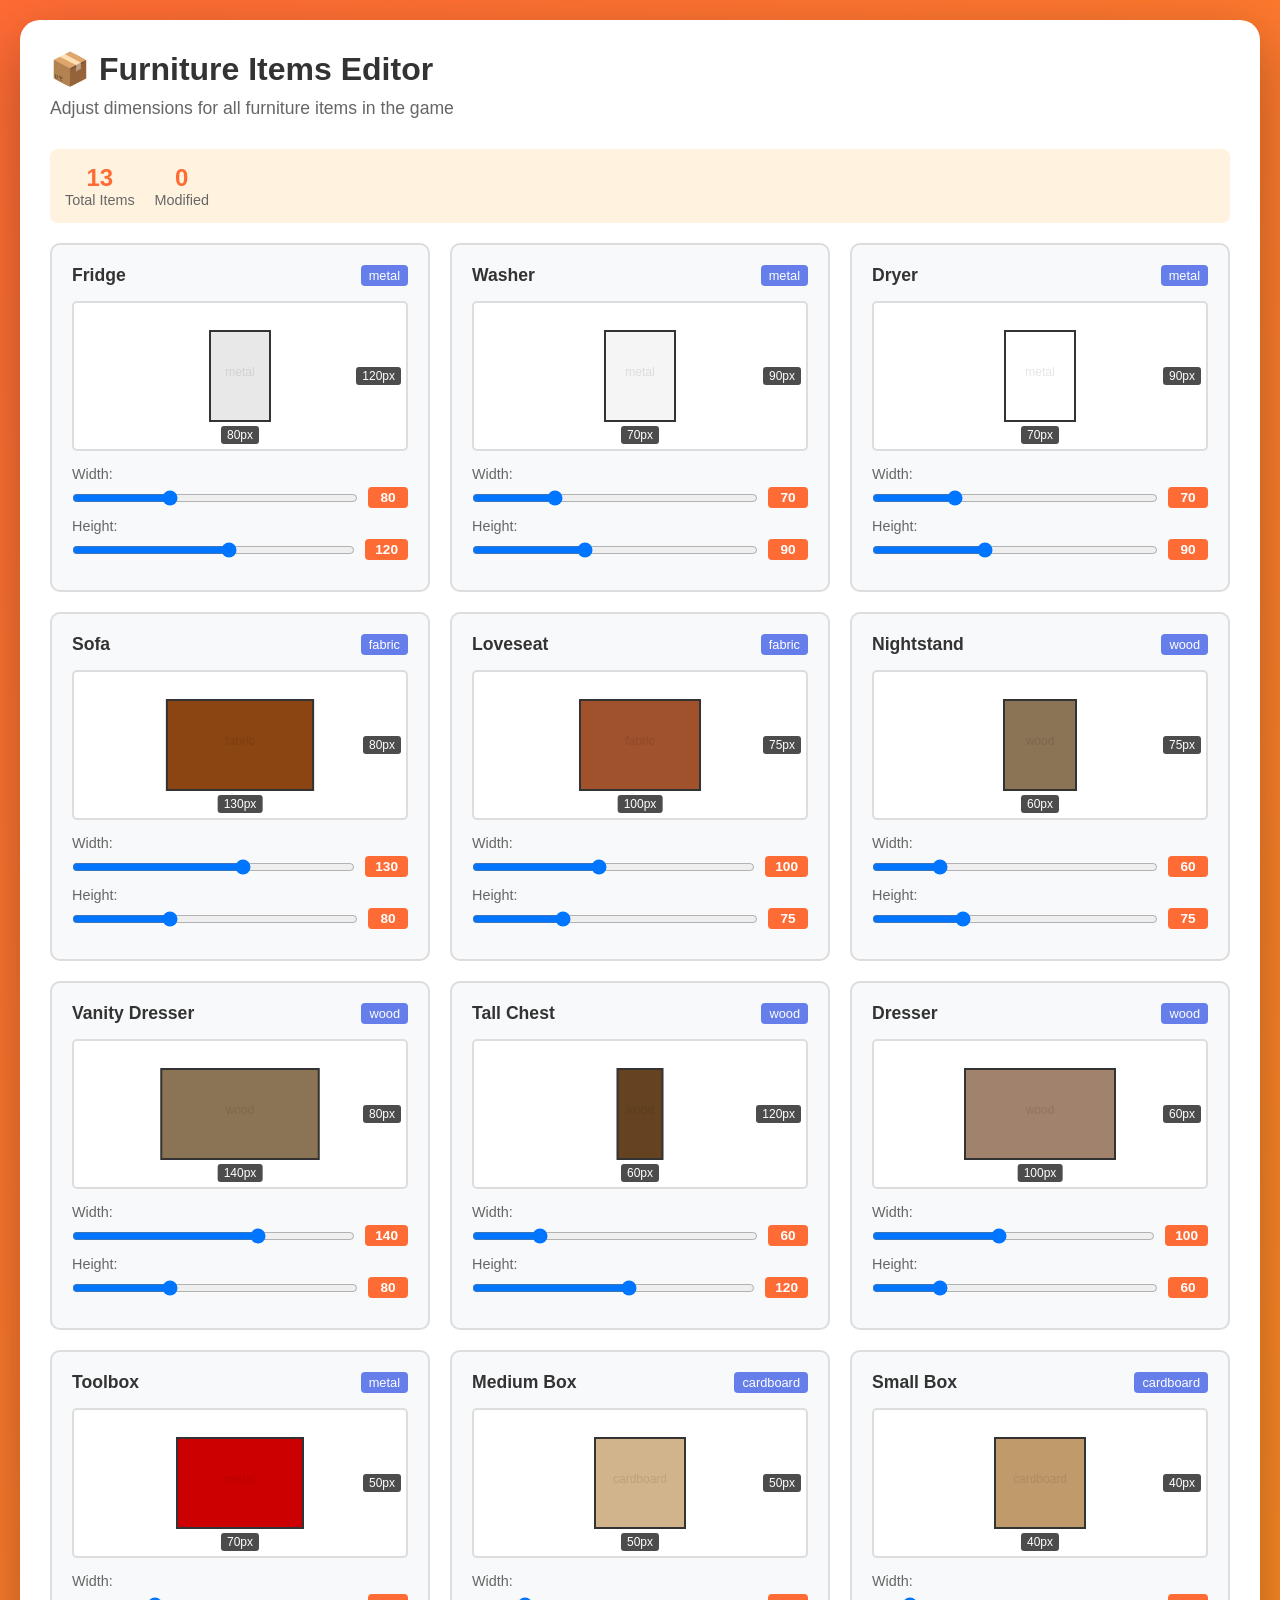
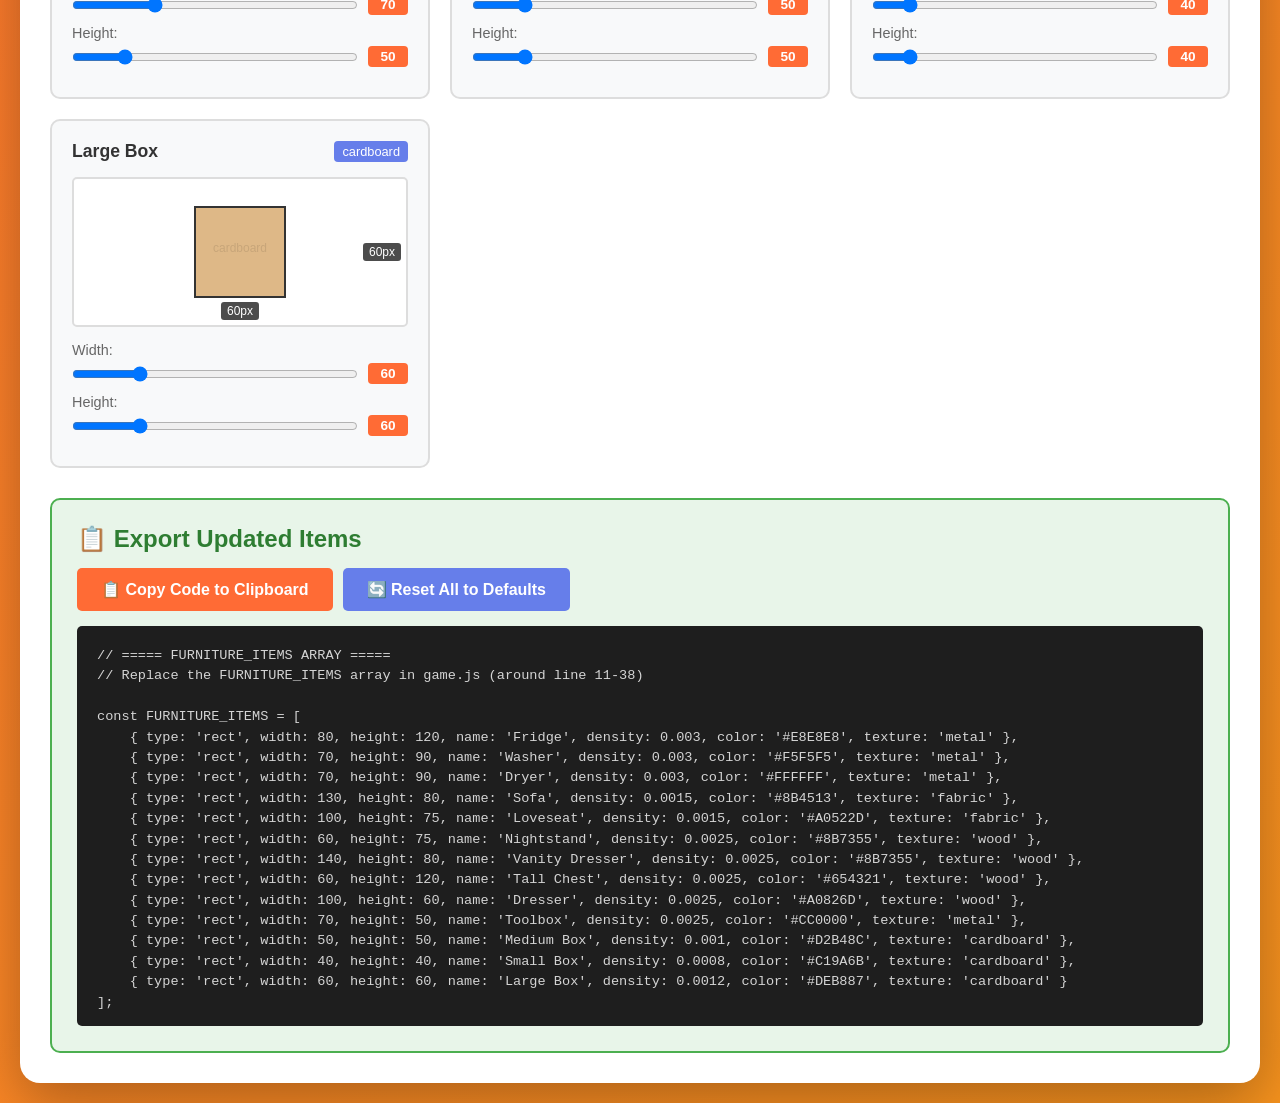
==== Fill The Truck Mini Game/furniture-editor.html @ 24b24eed "Initial commit - Fill The Truck Mini Game" ====
<!DOCTYPE html>
<html lang="en">
<head>
    <meta charset="UTF-8">
    <meta name="viewport" content="width=device-width, initial-scale=1.0">
    <title>Furniture Items Editor</title>
    <style>
        * {
            margin: 0;
            padding: 0;
            box-sizing: border-box;
        }

        body {
            font-family: 'Segoe UI', Tahoma, Geneva, Verdana, sans-serif;
            background: linear-gradient(135deg, #FF6B35 0%, #F7931E 100%);
            padding: 20px;
            min-height: 100vh;
        }

        .container {
            max-width: 1600px;
            margin: 0 auto;
            background: white;
            border-radius: 20px;
            padding: 30px;
            box-shadow: 0 20px 60px rgba(0, 0, 0, 0.3);
        }

        h1 {
            color: #333;
            margin-bottom: 10px;
            font-size: 2em;
        }

        .subtitle {
            color: #666;
            margin-bottom: 30px;
            font-size: 1.1em;
        }

        .items-grid {
            display: grid;
            grid-template-columns: repeat(auto-fill, minmax(320px, 1fr));
            gap: 20px;
            margin-bottom: 30px;
        }

        .item-card {
            background: #f8f9fa;
            border-radius: 10px;
            padding: 20px;
            border: 2px solid #ddd;
        }

        .item-card.selected {
            border-color: #FF6B35;
            background: #fff5f0;
        }

        .item-header {
            display: flex;
            justify-content: space-between;
            align-items: center;
            margin-bottom: 15px;
        }

        .item-name {
            font-weight: bold;
            color: #333;
            font-size: 1.1em;
        }

        .item-texture {
            background: #667eea;
            color: white;
            padding: 3px 8px;
            border-radius: 4px;
            font-size: 0.8em;
        }

        .item-preview {
            background: white;
            border: 2px solid #ddd;
            border-radius: 5px;
            height: 150px;
            display: flex;
            align-items: center;
            justify-content: center;
            margin-bottom: 15px;
            position: relative;
        }

        .item-preview canvas {
            max-width: 100%;
            max-height: 100%;
        }

        .dimension-label {
            position: absolute;
            background: rgba(0, 0, 0, 0.7);
            color: white;
            padding: 2px 6px;
            border-radius: 3px;
            font-size: 0.75em;
        }

        .dim-width {
            bottom: 5px;
            left: 50%;
            transform: translateX(-50%);
        }

        .dim-height {
            right: 5px;
            top: 50%;
            transform: translateY(-50%);
        }

        .slider-group {
            margin-bottom: 10px;
        }

        .slider-group label {
            display: block;
            color: #666;
            margin-bottom: 5px;
            font-size: 0.9em;
        }

        .slider-container {
            display: flex;
            align-items: center;
            gap: 10px;
        }

        .slider-container input[type="range"] {
            flex: 1;
        }

        .slider-value {
            background: #FF6B35;
            color: white;
            padding: 3px 10px;
            border-radius: 4px;
            font-size: 0.85em;
            font-weight: bold;
            min-width: 40px;
            text-align: center;
        }

        .export-section {
            background: #e8f5e9;
            padding: 25px;
            border-radius: 10px;
            border: 2px solid #4caf50;
        }

        .export-section h2 {
            color: #2e7d32;
            margin-bottom: 15px;
        }

        .button-group {
            display: flex;
            gap: 10px;
            margin-bottom: 15px;
        }

        button {
            background: #FF6B35;
            color: white;
            border: none;
            padding: 12px 24px;
            border-radius: 5px;
            cursor: pointer;
            font-size: 1em;
            font-weight: bold;
        }

        button:hover {
            background: #e55a25;
        }

        button.secondary {
            background: #667eea;
        }

        button.secondary:hover {
            background: #5568d3;
        }

        .code-output {
            background: #1e1e1e;
            color: #d4d4d4;
            padding: 20px;
            border-radius: 5px;
            font-family: 'Courier New', monospace;
            font-size: 0.85em;
            white-space: pre-wrap;
            max-height: 400px;
            overflow-y: auto;
            line-height: 1.5;
        }

        .stats {
            display: flex;
            gap: 20px;
            margin-bottom: 20px;
            padding: 15px;
            background: #fff3e0;
            border-radius: 8px;
        }

        .stat {
            text-align: center;
        }

        .stat-value {
            font-size: 1.5em;
            font-weight: bold;
            color: #FF6B35;
        }

        .stat-label {
            font-size: 0.9em;
            color: #666;
        }
    </style>
</head>
<body>
    <div class="container">
        <h1>📦 Furniture Items Editor</h1>
        <p class="subtitle">Adjust dimensions for all furniture items in the game</p>

        <div class="stats">
            <div class="stat">
                <div class="stat-value" id="totalItems">0</div>
                <div class="stat-label">Total Items</div>
            </div>
            <div class="stat">
                <div class="stat-value" id="modifiedCount">0</div>
                <div class="stat-label">Modified</div>
            </div>
        </div>

        <div class="items-grid" id="itemsGrid"></div>

        <div class="export-section">
            <h2>📋 Export Updated Items</h2>
            <div class="button-group">
                <button onclick="copyCode()">📋 Copy Code to Clipboard</button>
                <button class="secondary" onclick="resetAll()">🔄 Reset All to Defaults</button>
            </div>
            <div class="code-output" id="codeOutput"></div>
        </div>
    </div>

    <script>
        // Original furniture items from game.js
        const FURNITURE_ITEMS = [
            { type: 'rect', width: 80, height: 120, name: 'Fridge', density: 0.003, color: '#E8E8E8', texture: 'metal' },
            { type: 'rect', width: 70, height: 90, name: 'Washer', density: 0.003, color: '#F5F5F5', texture: 'metal' },
            { type: 'rect', width: 70, height: 90, name: 'Dryer', density: 0.003, color: '#FFFFFF', texture: 'metal' },
            { type: 'rect', width: 130, height: 80, name: 'Sofa', density: 0.0015, color: '#8B4513', texture: 'fabric' },
            { type: 'rect', width: 100, height: 75, name: 'Loveseat', density: 0.0015, color: '#A0522D', texture: 'fabric' },
            { type: 'rect', width: 60, height: 75, name: 'Nightstand', density: 0.0025, color: '#8B7355', texture: 'wood' },
            { type: 'rect', width: 140, height: 80, name: 'Vanity Dresser', density: 0.0025, color: '#8B7355', texture: 'wood' },
            { type: 'rect', width: 60, height: 120, name: 'Tall Chest', density: 0.0025, color: '#654321', texture: 'wood' },
            { type: 'rect', width: 100, height: 60, name: 'Dresser', density: 0.0025, color: '#A0826D', texture: 'wood' },
            { type: 'rect', width: 70, height: 50, name: 'Toolbox', density: 0.0025, color: '#CC0000', texture: 'metal' },
            { type: 'rect', width: 50, height: 50, name: 'Medium Box', density: 0.001, color: '#D2B48C', texture: 'cardboard' },
            { type: 'rect', width: 40, height: 40, name: 'Small Box', density: 0.0008, color: '#C19A6B', texture: 'cardboard' },
            { type: 'rect', width: 60, height: 60, name: 'Large Box', density: 0.0012, color: '#DEB887', texture: 'cardboard' }
        ];

        let items = JSON.parse(JSON.stringify(FURNITURE_ITEMS)); // Deep copy
        const originalItems = JSON.parse(JSON.stringify(FURNITURE_ITEMS));

        function createItemCard(item, index) {
            const card = document.createElement('div');
            card.className = 'item-card';
            card.id = `item-${index}`;

            const canvas = document.createElement('canvas');
            canvas.width = 200;
            canvas.height = 130;

            card.innerHTML = `
                <div class="item-header">
                    <span class="item-name">${item.name}</span>
                    <span class="item-texture">${item.texture}</span>
                </div>
                <div class="item-preview">
                    <div class="dimension-label dim-width">${item.width}px</div>
                    <div class="dimension-label dim-height">${item.height}px</div>
                </div>
                <div class="slider-group">
                    <label>Width:</label>
                    <div class="slider-container">
                        <input type="range"
                               id="width-${index}"
                               min="20"
                               max="200"
                               value="${item.width}"
                               step="5">
                        <span class="slider-value" id="width-value-${index}">${item.width}</span>
                    </div>
                </div>
                <div class="slider-group">
                    <label>Height:</label>
                    <div class="slider-container">
                        <input type="range"
                               id="height-${index}"
                               min="20"
                               max="200"
                               value="${item.height}"
                               step="5">
                        <span class="slider-value" id="height-value-${index}">${item.height}</span>
                    </div>
                </div>
            `;

            const previewDiv = card.querySelector('.item-preview');
            previewDiv.insertBefore(canvas, previewDiv.firstChild);

            return { card, canvas };
        }

        function drawItemPreview(canvas, item) {
            const ctx = canvas.getContext('2d');
            ctx.clearRect(0, 0, canvas.width, canvas.height);

            // Scale to fit canvas
            const scale = Math.min(
                (canvas.width - 40) / item.width,
                (canvas.height - 40) / item.height
            );

            const w = item.width * scale;
            const h = item.height * scale;
            const x = (canvas.width - w) / 2;
            const y = (canvas.height - h) / 2;

            // Draw item
            ctx.fillStyle = item.color;
            ctx.fillRect(x, y, w, h);

            // Draw border
            ctx.strokeStyle = '#333';
            ctx.lineWidth = 2;
            ctx.strokeRect(x, y, w, h);

            // Add texture indicator
            ctx.fillStyle = 'rgba(0, 0, 0, 0.1)';
            ctx.font = '12px Arial';
            ctx.textAlign = 'center';
            ctx.fillText(item.texture, canvas.width / 2, canvas.height / 2);
        }

        function setupSliders() {
            items.forEach((item, index) => {
                const widthSlider = document.getElementById(`width-${index}`);
                const heightSlider = document.getElementById(`height-${index}`);
                const widthValue = document.getElementById(`width-value-${index}`);
                const heightValue = document.getElementById(`height-value-${index}`);
                const card = document.getElementById(`item-${index}`);

                widthSlider.addEventListener('input', (e) => {
                    items[index].width = parseInt(e.target.value);
                    widthValue.textContent = e.target.value;
                    card.querySelector('.dim-width').textContent = e.target.value + 'px';

                    const canvas = card.querySelector('canvas');
                    drawItemPreview(canvas, items[index]);
                    updateExport();
                    updateModifiedCount();

                    if (hasChanged(index)) {
                        card.classList.add('selected');
                    } else {
                        card.classList.remove('selected');
                    }
                });

                heightSlider.addEventListener('input', (e) => {
                    items[index].height = parseInt(e.target.value);
                    heightValue.textContent = e.target.value;
                    card.querySelector('.dim-height').textContent = e.target.value + 'px';

                    const canvas = card.querySelector('canvas');
                    drawItemPreview(canvas, items[index]);
                    updateExport();
                    updateModifiedCount();

                    if (hasChanged(index)) {
                        card.classList.add('selected');
                    } else {
                        card.classList.remove('selected');
                    }
                });
            });
        }

        function hasChanged(index) {
            return items[index].width !== originalItems[index].width ||
                   items[index].height !== originalItems[index].height;
        }

        function updateModifiedCount() {
            const count = items.filter((item, index) => hasChanged(index)).length;
            document.getElementById('modifiedCount').textContent = count;
        }

        function renderItems() {
            const grid = document.getElementById('itemsGrid');
            grid.innerHTML = '';

            items.forEach((item, index) => {
                const { card, canvas } = createItemCard(item, index);
                grid.appendChild(card);
                drawItemPreview(canvas, item);
            });

            document.getElementById('totalItems').textContent = items.length;
            setupSliders();
            updateExport();
        }

        function updateExport() {
            const code = `// ===== FURNITURE_ITEMS ARRAY =====
// Replace the FURNITURE_ITEMS array in game.js (around line 11-38)

const FURNITURE_ITEMS = [
${items.map(item => `    { type: '${item.type}', width: ${item.width}, height: ${item.height}, name: '${item.name}', density: ${item.density}, color: '${item.color}', texture: '${item.texture}' }`).join(',\n')}
];

// ===== MODIFIED ITEMS =====
${items.filter((item, index) => hasChanged(index)).map((item, originalIndex) => {
    const index = items.indexOf(item);
    const orig = originalItems[index];
    return `// ${item.name}: ${orig.width}x${orig.height} → ${item.width}x${item.height}`;
}).join('\n') || '// No items modified yet'}`;

            document.getElementById('codeOutput').textContent = code;
        }

        function copyCode() {
            const code = document.getElementById('codeOutput').textContent;
            navigator.clipboard.writeText(code).then(() => {
                alert('✅ Code copied to clipboard!\n\nPaste this into game.js to replace the FURNITURE_ITEMS array.');
            });
        }

        function resetAll() {
            if (confirm('Reset all items to original dimensions?')) {
                items = JSON.parse(JSON.stringify(originalItems));
                renderItems();
                updateModifiedCount();
            }
        }

        // Initialize
        renderItems();
    </script>
</body>
</html>
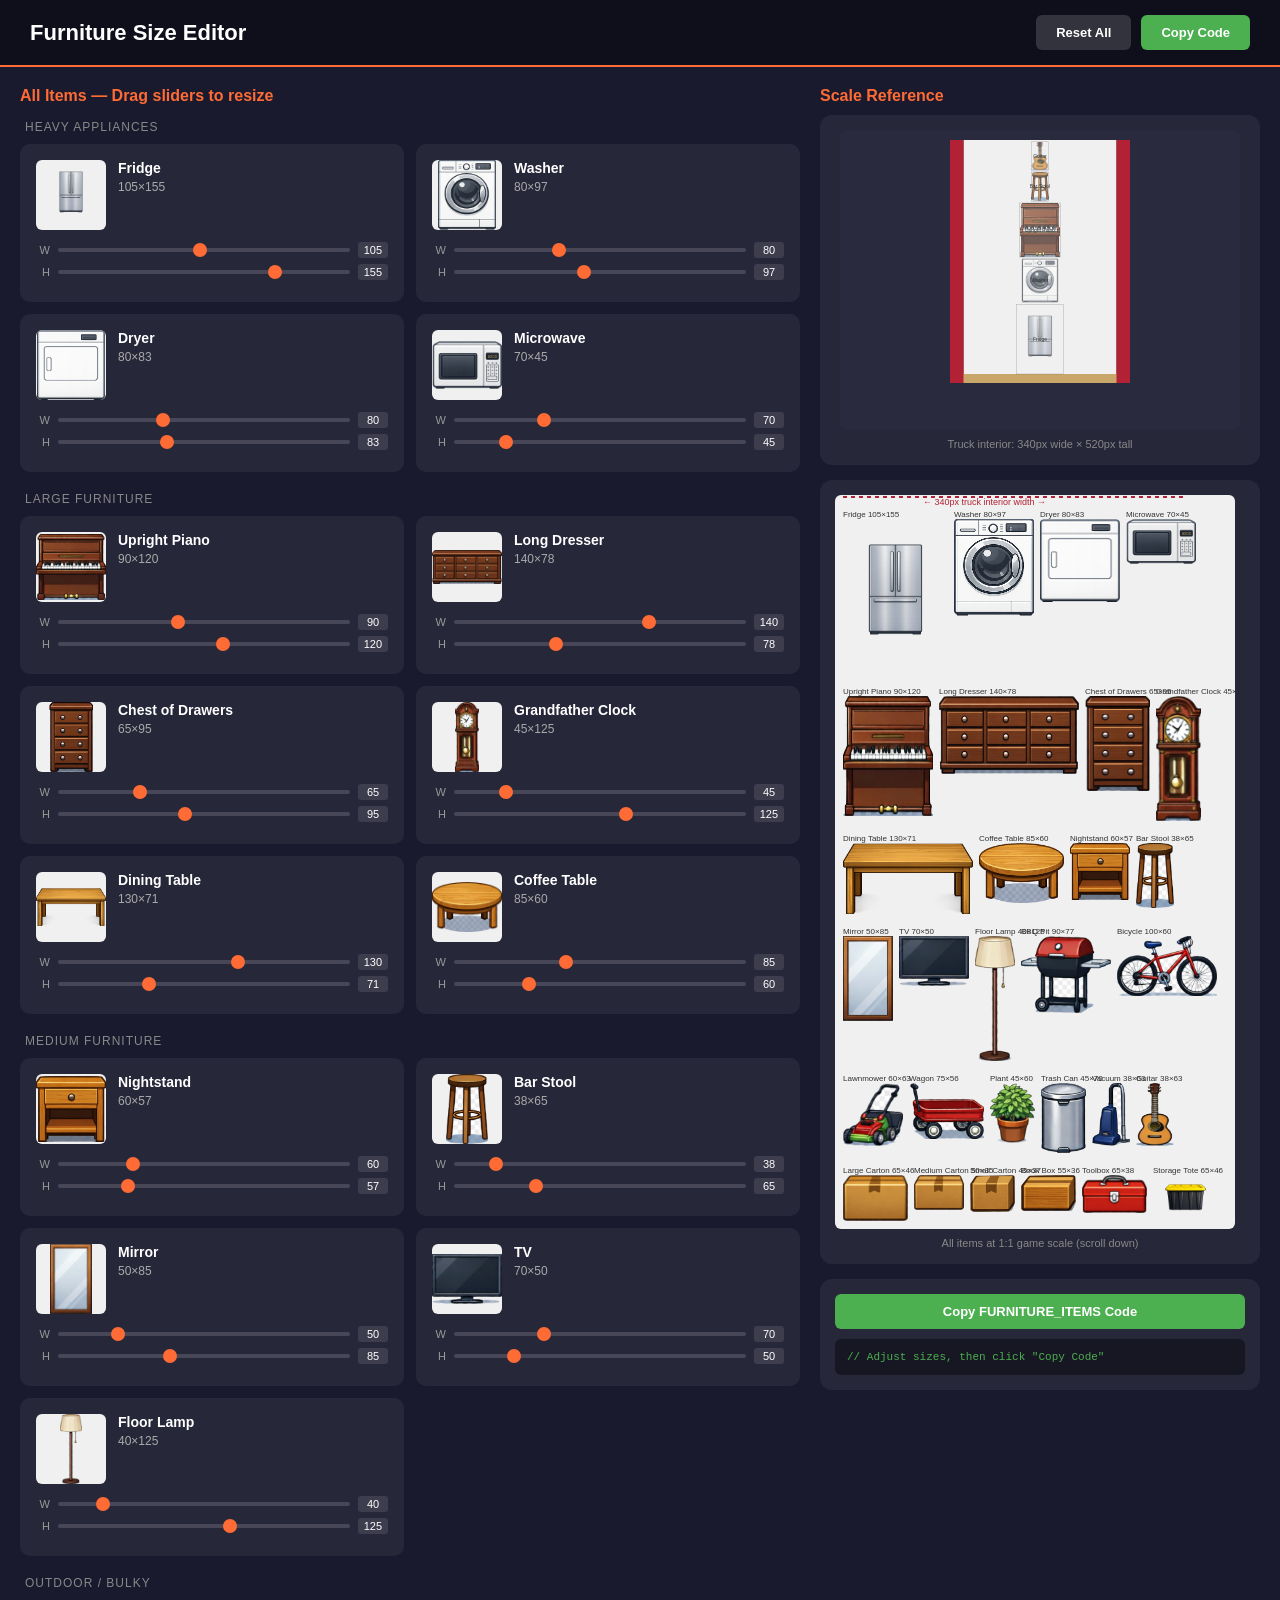
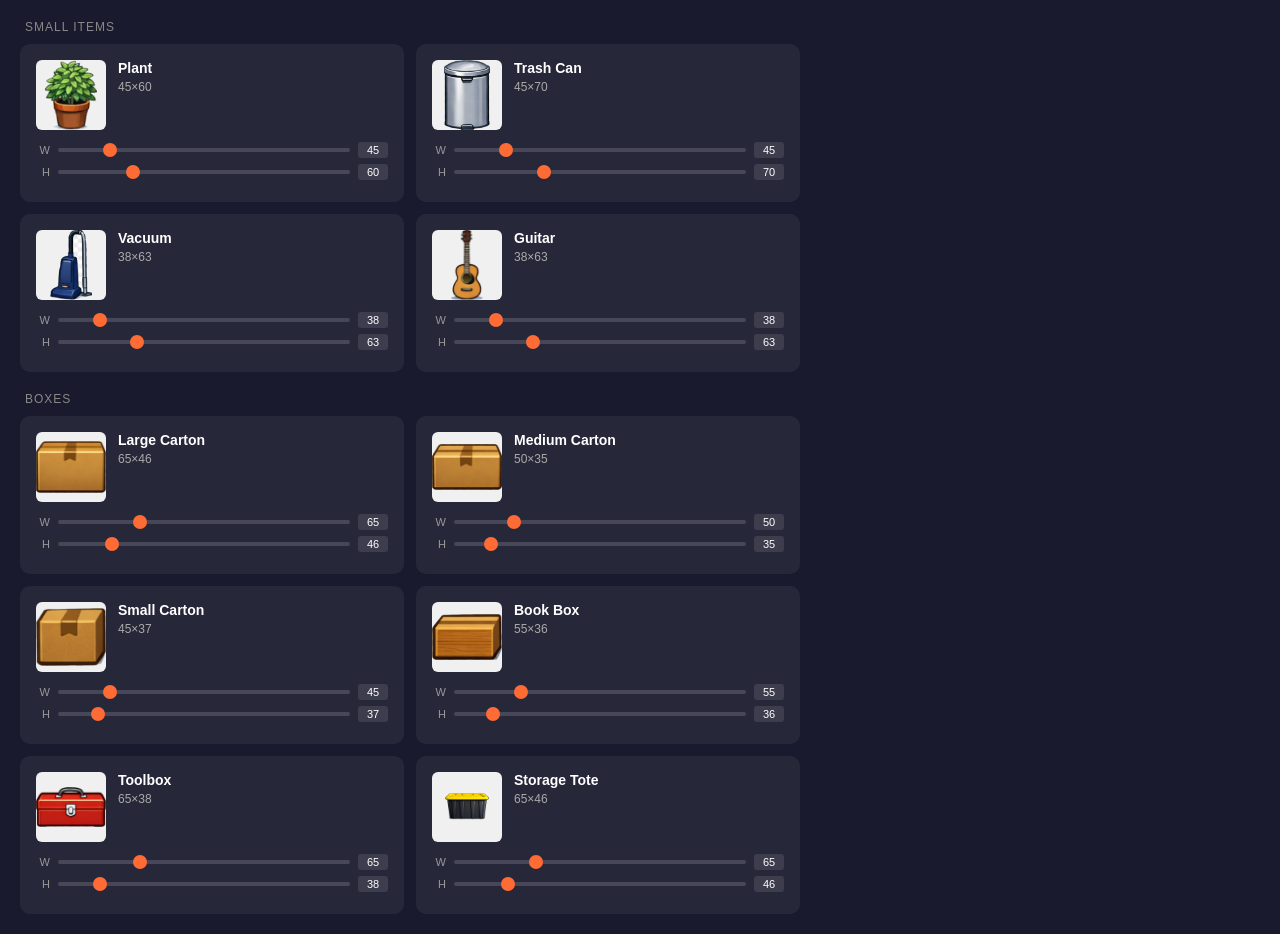
==== commit 167d43c0: "Add polygon physics bodies for 11 items, fix sizing, rebuild size editor - Add poly-decomp library f" ====
--- a/Fill The Truck Mini Game/furniture-editor.html
+++ b/Fill The Truck Mini Game/furniture-editor.html
@@ -3,465 +3,738 @@
 <head>
     <meta charset="UTF-8">
     <meta name="viewport" content="width=device-width, initial-scale=1.0">
-    <title>Furniture Items Editor</title>
+    <title>Furniture Size Editor — Fill The Truck</title>
     <style>
-        * {
-            margin: 0;
-            padding: 0;
-            box-sizing: border-box;
-        }
+        * { margin: 0; padding: 0; box-sizing: border-box; }
 
         body {
             font-family: 'Segoe UI', Tahoma, Geneva, Verdana, sans-serif;
-            background: linear-gradient(135deg, #FF6B35 0%, #F7931E 100%);
-            padding: 20px;
+            background: #1a1a2e;
+            color: #fff;
             min-height: 100vh;
         }
 
-        .container {
-            max-width: 1600px;
-            margin: 0 auto;
-            background: white;
-            border-radius: 20px;
-            padding: 30px;
-            box-shadow: 0 20px 60px rgba(0, 0, 0, 0.3);
-        }
-
-        h1 {
-            color: #333;
-            margin-bottom: 10px;
-            font-size: 2em;
-        }
-
-        .subtitle {
-            color: #666;
-            margin-bottom: 30px;
-            font-size: 1.1em;
-        }
-
-        .items-grid {
-            display: grid;
-            grid-template-columns: repeat(auto-fill, minmax(320px, 1fr));
-            gap: 20px;
-            margin-bottom: 30px;
-        }
-
-        .item-card {
-            background: #f8f9fa;
-            border-radius: 10px;
-            padding: 20px;
-            border: 2px solid #ddd;
-        }
-
-        .item-card.selected {
-            border-color: #FF6B35;
-            background: #fff5f0;
-        }
-
-        .item-header {
+        .header {
+            background: rgba(0,0,0,0.4);
+            padding: 15px 30px;
             display: flex;
             justify-content: space-between;
             align-items: center;
+            border-bottom: 2px solid #ff6b35;
+            position: sticky;
+            top: 0;
+            z-index: 100;
+        }
+
+        .header h1 { font-size: 22px; }
+        .header-actions { display: flex; gap: 10px; }
+
+        .btn {
+            padding: 10px 20px;
+            border: none;
+            border-radius: 6px;
+            font-size: 13px;
+            font-weight: 600;
+            cursor: pointer;
+            transition: all 0.2s;
+        }
+        .btn-primary { background: #ff6b35; color: white; }
+        .btn-primary:hover { background: #e55a2b; }
+        .btn-success { background: #4CAF50; color: white; }
+        .btn-success:hover { background: #45a049; }
+        .btn-secondary { background: rgba(255,255,255,0.15); color: white; }
+        .btn-secondary:hover { background: rgba(255,255,255,0.25); }
+
+        .main-layout {
+            display: flex;
+            gap: 20px;
+            padding: 20px;
+            max-width: 1800px;
+            margin: 0 auto;
+        }
+
+        /* Left: Items Grid */
+        .items-panel {
+            flex: 1;
+            min-width: 0;
+        }
+
+        .items-panel h2 {
+            font-size: 16px;
+            color: #ff6b35;
             margin-bottom: 15px;
         }
 
-        .item-name {
-            font-weight: bold;
-            color: #333;
-            font-size: 1.1em;
-        }
-
-        .item-texture {
-            background: #667eea;
-            color: white;
-            padding: 3px 8px;
-            border-radius: 4px;
-            font-size: 0.8em;
-        }
-
-        .item-preview {
-            background: white;
-            border: 2px solid #ddd;
-            border-radius: 5px;
-            height: 150px;
+        .category-label {
+            font-size: 12px;
+            text-transform: uppercase;
+            letter-spacing: 1px;
+            color: #888;
+            margin: 20px 0 10px;
+            padding-left: 5px;
+        }
+        .category-label:first-child { margin-top: 0; }
+
+        .items-grid {
+            display: grid;
+            grid-template-columns: repeat(auto-fill, minmax(280px, 1fr));
+            gap: 12px;
+        }
+
+        .item-card {
+            background: rgba(255,255,255,0.06);
+            border-radius: 10px;
+            padding: 14px;
+            border: 2px solid transparent;
+            transition: all 0.2s;
+        }
+
+        .item-card:hover {
+            background: rgba(255,255,255,0.1);
+        }
+
+        .item-card.modified {
+            border-color: #ff6b35;
+            background: rgba(255,107,53,0.1);
+        }
+
+        .item-top {
+            display: flex;
+            gap: 12px;
+            margin-bottom: 12px;
+        }
+
+        .item-sprite-box {
+            width: 70px;
+            height: 70px;
+            background: #f0f0f0;
+            border-radius: 6px;
             display: flex;
             align-items: center;
             justify-content: center;
-            margin-bottom: 15px;
-            position: relative;
-        }
-
-        .item-preview canvas {
+            flex-shrink: 0;
+            overflow: hidden;
+        }
+
+        .item-sprite-box img {
             max-width: 100%;
             max-height: 100%;
-        }
-
-        .dimension-label {
-            position: absolute;
-            background: rgba(0, 0, 0, 0.7);
-            color: white;
+            object-fit: contain;
+        }
+
+        .item-meta {
+            flex: 1;
+            min-width: 0;
+        }
+
+        .item-meta h3 {
+            font-size: 14px;
+            margin-bottom: 4px;
+        }
+
+        .item-dims {
+            font-size: 12px;
+            color: #aaa;
+        }
+
+        .item-dims .changed {
+            color: #ff6b35;
+            font-weight: bold;
+        }
+
+        .slider-row {
+            display: flex;
+            align-items: center;
+            gap: 8px;
+            margin-bottom: 6px;
+        }
+
+        .slider-row label {
+            font-size: 11px;
+            color: #999;
+            width: 14px;
+            text-align: right;
+        }
+
+        .slider-row input[type="range"] {
+            flex: 1;
+            height: 4px;
+            -webkit-appearance: none;
+            background: rgba(255,255,255,0.15);
+            border-radius: 2px;
+            outline: none;
+        }
+
+        .slider-row input[type="range"]::-webkit-slider-thumb {
+            -webkit-appearance: none;
+            width: 14px;
+            height: 14px;
+            background: #ff6b35;
+            border-radius: 50%;
+            cursor: pointer;
+        }
+
+        .slider-val {
+            font-size: 11px;
+            background: rgba(255,255,255,0.1);
             padding: 2px 6px;
             border-radius: 3px;
-            font-size: 0.75em;
-        }
-
-        .dim-width {
-            bottom: 5px;
-            left: 50%;
-            transform: translateX(-50%);
-        }
-
-        .dim-height {
-            right: 5px;
-            top: 50%;
-            transform: translateY(-50%);
-        }
-
-        .slider-group {
+            min-width: 30px;
+            text-align: center;
+        }
+
+        /* Right: Scale Reference */
+        .reference-panel {
+            width: 440px;
+            flex-shrink: 0;
+            position: sticky;
+            top: 80px;
+            align-self: flex-start;
+        }
+
+        .reference-panel h2 {
+            font-size: 16px;
+            color: #ff6b35;
             margin-bottom: 10px;
         }
 
-        .slider-group label {
+        .truck-ref {
+            background: rgba(255,255,255,0.06);
+            border-radius: 12px;
+            padding: 15px;
+            margin-bottom: 15px;
+        }
+
+        .truck-ref canvas {
             display: block;
-            color: #666;
-            margin-bottom: 5px;
-            font-size: 0.9em;
-        }
-
-        .slider-container {
-            display: flex;
-            align-items: center;
-            gap: 10px;
-        }
-
-        .slider-container input[type="range"] {
-            flex: 1;
-        }
-
-        .slider-value {
-            background: #FF6B35;
+            margin: 0 auto;
+            border-radius: 6px;
+        }
+
+        .ref-label {
+            text-align: center;
+            font-size: 11px;
+            color: #888;
+            margin-top: 8px;
+        }
+
+        .scale-strip {
+            background: rgba(255,255,255,0.06);
+            border-radius: 12px;
+            padding: 15px;
+            overflow-x: auto;
+        }
+
+        .scale-strip canvas {
+            display: block;
+            border-radius: 6px;
+        }
+
+        /* Export panel */
+        .export-panel {
+            background: rgba(255,255,255,0.06);
+            border-radius: 12px;
+            padding: 15px;
+            margin-top: 15px;
+        }
+
+        .code-output {
+            background: rgba(0,0,0,0.4);
+            border-radius: 6px;
+            padding: 12px;
+            font-family: 'Courier New', monospace;
+            font-size: 11px;
+            color: #4CAF50;
+            max-height: 300px;
+            overflow-y: auto;
+            white-space: pre-wrap;
+            word-break: break-all;
+            margin-top: 10px;
+        }
+
+        .toast {
+            position: fixed;
+            bottom: 20px;
+            right: 20px;
+            background: #4CAF50;
             color: white;
-            padding: 3px 10px;
-            border-radius: 4px;
-            font-size: 0.85em;
-            font-weight: bold;
-            min-width: 40px;
-            text-align: center;
-        }
-
-        .export-section {
-            background: #e8f5e9;
-            padding: 25px;
+            padding: 12px 24px;
+            border-radius: 8px;
+            font-size: 14px;
+            opacity: 0;
+            transform: translateY(20px);
+            transition: all 0.3s;
+            z-index: 1000;
+        }
+        .toast.show { opacity: 1; transform: translateY(0); }
+
+        .modified-count {
+            background: #ff6b35;
+            color: white;
+            padding: 2px 8px;
             border-radius: 10px;
-            border: 2px solid #4caf50;
-        }
-
-        .export-section h2 {
-            color: #2e7d32;
-            margin-bottom: 15px;
-        }
-
-        .button-group {
-            display: flex;
-            gap: 10px;
-            margin-bottom: 15px;
-        }
-
-        button {
-            background: #FF6B35;
-            color: white;
-            border: none;
-            padding: 12px 24px;
-            border-radius: 5px;
-            cursor: pointer;
-            font-size: 1em;
-            font-weight: bold;
-        }
-
-        button:hover {
-            background: #e55a25;
-        }
-
-        button.secondary {
-            background: #667eea;
-        }
-
-        button.secondary:hover {
-            background: #5568d3;
-        }
-
-        .code-output {
-            background: #1e1e1e;
-            color: #d4d4d4;
-            padding: 20px;
-            border-radius: 5px;
-            font-family: 'Courier New', monospace;
-            font-size: 0.85em;
-            white-space: pre-wrap;
-            max-height: 400px;
-            overflow-y: auto;
-            line-height: 1.5;
-        }
-
-        .stats {
-            display: flex;
-            gap: 20px;
-            margin-bottom: 20px;
-            padding: 15px;
-            background: #fff3e0;
-            border-radius: 8px;
-        }
-
-        .stat {
-            text-align: center;
-        }
-
-        .stat-value {
-            font-size: 1.5em;
-            font-weight: bold;
-            color: #FF6B35;
-        }
-
-        .stat-label {
-            font-size: 0.9em;
-            color: #666;
+            font-size: 12px;
+            margin-left: 8px;
         }
     </style>
 </head>
 <body>
-    <div class="container">
-        <h1>📦 Furniture Items Editor</h1>
-        <p class="subtitle">Adjust dimensions for all furniture items in the game</p>
-
-        <div class="stats">
-            <div class="stat">
-                <div class="stat-value" id="totalItems">0</div>
-                <div class="stat-label">Total Items</div>
+    <div class="header">
+        <h1>Furniture Size Editor <span class="modified-count" id="modCount" style="display:none">0 modified</span></h1>
+        <div class="header-actions">
+            <button class="btn btn-secondary" onclick="resetAll()">Reset All</button>
+            <button class="btn btn-success" onclick="exportCode()">Copy Code</button>
+        </div>
+    </div>
+
+    <div class="main-layout">
+        <div class="items-panel">
+            <h2>All Items — Drag sliders to resize</h2>
+            <div id="itemsContainer"></div>
+        </div>
+
+        <div class="reference-panel">
+            <h2>Scale Reference</h2>
+            <div class="truck-ref">
+                <canvas id="truckCanvas" width="400" height="300"></canvas>
+                <div class="ref-label">Truck interior: 340px wide × 520px tall</div>
             </div>
-            <div class="stat">
-                <div class="stat-value" id="modifiedCount">0</div>
-                <div class="stat-label">Modified</div>
+            <div class="scale-strip">
+                <canvas id="stripCanvas" width="400" height="500"></canvas>
+                <div class="ref-label">All items at 1:1 game scale (scroll down)</div>
+            </div>
+            <div class="export-panel">
+                <button class="btn btn-success" onclick="exportCode()" style="width:100%">Copy FURNITURE_ITEMS Code</button>
+                <div class="code-output" id="codeOutput">// Adjust sizes, then click "Copy Code"</div>
             </div>
         </div>
-
-        <div class="items-grid" id="itemsGrid"></div>
-
-        <div class="export-section">
-            <h2>📋 Export Updated Items</h2>
-            <div class="button-group">
-                <button onclick="copyCode()">📋 Copy Code to Clipboard</button>
-                <button class="secondary" onclick="resetAll()">🔄 Reset All to Defaults</button>
-            </div>
-            <div class="code-output" id="codeOutput"></div>
-        </div>
     </div>
 
+    <div class="toast" id="toast"></div>
+
     <script>
-        // Original furniture items from game.js
+        // ==================== CURRENT GAME DATA ====================
         const FURNITURE_ITEMS = [
-            { type: 'rect', width: 80, height: 120, name: 'Fridge', density: 0.003, color: '#E8E8E8', texture: 'metal' },
-            { type: 'rect', width: 70, height: 90, name: 'Washer', density: 0.003, color: '#F5F5F5', texture: 'metal' },
-            { type: 'rect', width: 70, height: 90, name: 'Dryer', density: 0.003, color: '#FFFFFF', texture: 'metal' },
-            { type: 'rect', width: 130, height: 80, name: 'Sofa', density: 0.0015, color: '#8B4513', texture: 'fabric' },
-            { type: 'rect', width: 100, height: 75, name: 'Loveseat', density: 0.0015, color: '#A0522D', texture: 'fabric' },
-            { type: 'rect', width: 60, height: 75, name: 'Nightstand', density: 0.0025, color: '#8B7355', texture: 'wood' },
-            { type: 'rect', width: 140, height: 80, name: 'Vanity Dresser', density: 0.0025, color: '#8B7355', texture: 'wood' },
-            { type: 'rect', width: 60, height: 120, name: 'Tall Chest', density: 0.0025, color: '#654321', texture: 'wood' },
-            { type: 'rect', width: 100, height: 60, name: 'Dresser', density: 0.0025, color: '#A0826D', texture: 'wood' },
-            { type: 'rect', width: 70, height: 50, name: 'Toolbox', density: 0.0025, color: '#CC0000', texture: 'metal' },
-            { type: 'rect', width: 50, height: 50, name: 'Medium Box', density: 0.001, color: '#D2B48C', texture: 'cardboard' },
-            { type: 'rect', width: 40, height: 40, name: 'Small Box', density: 0.0008, color: '#C19A6B', texture: 'cardboard' },
-            { type: 'rect', width: 60, height: 60, name: 'Large Box', density: 0.0012, color: '#DEB887', texture: 'cardboard' }
+            { type: 'rect', width: 105, height: 155, name: 'Fridge', density: 0.003, sprite: 'fridge', category: 'Heavy Appliances' },
+            { type: 'rect', width: 80, height: 97, name: 'Washer', density: 0.003, sprite: 'washer', category: 'Heavy Appliances' },
+            { type: 'rect', width: 80, height: 83, name: 'Dryer', density: 0.003, sprite: 'dryer', category: 'Heavy Appliances' },
+            { type: 'rect', width: 70, height: 45, name: 'Microwave', density: 0.0015, sprite: 'microwave', category: 'Heavy Appliances' },
+            { type: 'rect', width: 90, height: 120, name: 'Upright Piano', density: 0.003, sprite: 'piano', category: 'Large Furniture' },
+            { type: 'rect', width: 140, height: 78, name: 'Long Dresser', density: 0.002, sprite: 'long_dresser', category: 'Large Furniture' },
+            { type: 'rect', width: 65, height: 95, name: 'Chest of Drawers', density: 0.002, sprite: 'chest_of_drawers', category: 'Large Furniture' },
+            { type: 'rect', width: 45, height: 125, name: 'Grandfather Clock', density: 0.0025, sprite: 'grandfather_clock', category: 'Large Furniture' },
+            { type: 'rect', width: 130, height: 71, name: 'Dining Table', density: 0.002, sprite: 'dining_table', category: 'Large Furniture' },
+            { type: 'rect', width: 85, height: 60, name: 'Coffee Table', density: 0.0015, sprite: 'coffee_table', category: 'Large Furniture' },
+            { type: 'rect', width: 60, height: 57, name: 'Nightstand', density: 0.0015, sprite: 'nightstand', category: 'Medium Furniture' },
+            { type: 'rect', width: 38, height: 65, name: 'Bar Stool', density: 0.0008, sprite: 'bar_stool', category: 'Medium Furniture' },
+            { type: 'rect', width: 50, height: 85, name: 'Mirror', density: 0.001, sprite: 'mirror', category: 'Medium Furniture' },
+            { type: 'rect', width: 70, height: 50, name: 'TV', density: 0.001, sprite: 'tv', category: 'Medium Furniture' },
+            { type: 'rect', width: 40, height: 125, name: 'Floor Lamp', density: 0.0008, sprite: 'floor_lamp', category: 'Medium Furniture' },
+            { type: 'rect', width: 90, height: 77, name: 'BBQ Pit', density: 0.0015, sprite: 'bbq', category: 'Outdoor / Bulky' },
+            { type: 'rect', width: 100, height: 60, name: 'Bicycle', density: 0.001, sprite: 'bicycle', category: 'Outdoor / Bulky' },
+            { type: 'rect', width: 60, height: 63, name: 'Lawnmower', density: 0.0015, sprite: 'lawnmower', category: 'Outdoor / Bulky' },
+            { type: 'rect', width: 75, height: 56, name: 'Wagon', density: 0.001, sprite: 'wagon', category: 'Outdoor / Bulky' },
+            { type: 'rect', width: 45, height: 60, name: 'Plant', density: 0.001, sprite: 'plant', category: 'Small Items' },
+            { type: 'rect', width: 45, height: 70, name: 'Trash Can', density: 0.001, sprite: 'trashcan', category: 'Small Items' },
+            { type: 'rect', width: 38, height: 63, name: 'Vacuum', density: 0.001, sprite: 'vacuum', category: 'Small Items' },
+            { type: 'rect', width: 38, height: 63, name: 'Guitar', density: 0.0008, sprite: 'guitar', category: 'Small Items' },
+            { type: 'rect', width: 65, height: 46, name: 'Large Carton', density: 0.001, sprite: 'large_carton', category: 'Boxes' },
+            { type: 'rect', width: 50, height: 35, name: 'Medium Carton', density: 0.001, sprite: 'medium_carton', category: 'Boxes' },
+            { type: 'rect', width: 45, height: 37, name: 'Small Carton', density: 0.0008, sprite: 'small_carton', category: 'Boxes' },
+            { type: 'rect', width: 55, height: 36, name: 'Book Box', density: 0.0015, sprite: 'book_box', category: 'Boxes' },
+            { type: 'rect', width: 65, height: 38, name: 'Toolbox', density: 0.001, sprite: 'toolbox', category: 'Boxes' },
+            { type: 'rect', width: 65, height: 46, name: 'Storage Tote', density: 0.001, sprite: 'tote', category: 'Boxes' },
         ];
 
-        let items = JSON.parse(JSON.stringify(FURNITURE_ITEMS)); // Deep copy
-        const originalItems = JSON.parse(JSON.stringify(FURNITURE_ITEMS));
-
-        function createItemCard(item, index) {
-            const card = document.createElement('div');
-            card.className = 'item-card';
-            card.id = `item-${index}`;
-
-            const canvas = document.createElement('canvas');
-            canvas.width = 200;
-            canvas.height = 130;
-
-            card.innerHTML = `
-                <div class="item-header">
-                    <span class="item-name">${item.name}</span>
-                    <span class="item-texture">${item.texture}</span>
-                </div>
-                <div class="item-preview">
-                    <div class="dimension-label dim-width">${item.width}px</div>
-                    <div class="dimension-label dim-height">${item.height}px</div>
-                </div>
-                <div class="slider-group">
-                    <label>Width:</label>
-                    <div class="slider-container">
-                        <input type="range"
-                               id="width-${index}"
-                               min="20"
-                               max="200"
-                               value="${item.width}"
-                               step="5">
-                        <span class="slider-value" id="width-value-${index}">${item.width}</span>
+        const SPRITE_PATHS = {
+            fridge: 'fill_the_truck_assets_individual/sprites/Fridge.png',
+            washer: 'fill_the_truck_assets_individual/sprites/Washer.png',
+            dryer: 'fill_the_truck_assets_individual/sprites/Dryer.png',
+            microwave: 'fill_the_truck_assets_individual/sprites/Microwave.png',
+            piano: 'fill_the_truck_assets_individual/sprites/Upright Piano.png',
+            long_dresser: 'fill_the_truck_assets_individual/sprites/Long Dresser.png',
+            chest_of_drawers: 'fill_the_truck_assets_individual/sprites/Chest of Drawers.png',
+            grandfather_clock: 'fill_the_truck_assets_individual/sprites/Grandfather Clock.png',
+            dining_table: 'fill_the_truck_assets_individual/sprites/rectangle dining table.png',
+            coffee_table: 'fill_the_truck_assets_individual/sprites/Round Coffee Table.png',
+            nightstand: 'fill_the_truck_assets_individual/sprites/NightStand.png',
+            bar_stool: 'fill_the_truck_assets_individual/sprites/Bar Stool.png',
+            mirror: 'fill_the_truck_assets_individual/sprites/Mirror.png',
+            tv: 'fill_the_truck_assets_individual/sprites/TV.png',
+            floor_lamp: 'fill_the_truck_assets_individual/sprites/Floor Lamp.png',
+            bbq: 'fill_the_truck_assets_individual/sprites/BBQ Pit.png',
+            bicycle: 'fill_the_truck_assets_individual/sprites/Bicycle.png',
+            lawnmower: 'fill_the_truck_assets_individual/sprites/Lawnmower.png',
+            wagon: 'fill_the_truck_assets_individual/sprites/Wagon.png',
+            plant: 'fill_the_truck_assets_individual/sprites/Plant.png',
+            trashcan: 'fill_the_truck_assets_individual/sprites/TrashCan.png',
+            vacuum: 'fill_the_truck_assets_individual/sprites/Vacuum.png',
+            guitar: 'fill_the_truck_assets_individual/sprites/Acoustic Guitar.png',
+            large_carton: 'fill_the_truck_assets_individual/sprites/Large Carton.png',
+            medium_carton: 'fill_the_truck_assets_individual/sprites/Medium Carton.png',
+            small_carton: 'fill_the_truck_assets_individual/sprites/Small Carton.png',
+            book_box: 'fill_the_truck_assets_individual/sprites/Book Box.png',
+            toolbox: 'fill_the_truck_assets_individual/sprites/Small Red Toolbox.png',
+            tote: 'fill_the_truck_assets_individual/sprites/Tote_Plastic_Yellow-top.png',
+        };
+
+        // ==================== STATE ====================
+        let items = JSON.parse(JSON.stringify(FURNITURE_ITEMS));
+        const originals = JSON.parse(JSON.stringify(FURNITURE_ITEMS));
+        const spriteImages = {};
+        let spritesReady = false;
+
+        // ==================== SPRITE LOADING ====================
+        function loadSprites() {
+            let loaded = 0;
+            const total = Object.keys(SPRITE_PATHS).length;
+
+            for (const [key, path] of Object.entries(SPRITE_PATHS)) {
+                const img = new Image();
+                img.onload = () => {
+                    spriteImages[key] = img;
+                    loaded++;
+                    if (loaded >= total) {
+                        spritesReady = true;
+                        renderAll();
+                    }
+                };
+                img.onerror = () => {
+                    loaded++;
+                    if (loaded >= total) {
+                        spritesReady = true;
+                        renderAll();
+                    }
+                };
+                img.src = path;
+            }
+        }
+
+        // ==================== RENDER ITEM CARDS ====================
+        function renderItemCards() {
+            const container = document.getElementById('itemsContainer');
+            container.innerHTML = '';
+
+            let currentCategory = '';
+
+            items.forEach((item, i) => {
+                if (item.category !== currentCategory) {
+                    currentCategory = item.category;
+                    const label = document.createElement('div');
+                    label.className = 'category-label';
+                    label.textContent = currentCategory;
+                    container.appendChild(label);
+
+                    const grid = document.createElement('div');
+                    grid.className = 'items-grid';
+                    grid.id = `grid-${currentCategory.replace(/\s+/g, '')}`;
+                    container.appendChild(grid);
+                }
+
+                const grid = container.querySelector(`#grid-${currentCategory.replace(/[\s/]+/g, '')}`);
+                if (!grid) return;
+
+                const orig = originals[i];
+                const isModified = item.width !== orig.width || item.height !== orig.height;
+
+                const card = document.createElement('div');
+                card.className = `item-card ${isModified ? 'modified' : ''}`;
+                card.id = `card-${i}`;
+
+                const dimText = isModified
+                    ? `<span class="changed">${item.width}×${item.height}</span> (was ${orig.width}×${orig.height})`
+                    : `${item.width}×${item.height}`;
+
+                card.innerHTML = `
+                    <div class="item-top">
+                        <div class="item-sprite-box" id="sprite-${i}"></div>
+                        <div class="item-meta">
+                            <h3>${item.name}</h3>
+                            <div class="item-dims">${dimText}</div>
+                        </div>
                     </div>
-                </div>
-                <div class="slider-group">
-                    <label>Height:</label>
-                    <div class="slider-container">
-                        <input type="range"
-                               id="height-${index}"
-                               min="20"
-                               max="200"
-                               value="${item.height}"
-                               step="5">
-                        <span class="slider-value" id="height-value-${index}">${item.height}</span>
+                    <div class="slider-row">
+                        <label>W</label>
+                        <input type="range" min="15" max="200" value="${item.width}" step="1"
+                               oninput="updateItem(${i}, 'width', this.value)">
+                        <span class="slider-val" id="wval-${i}">${item.width}</span>
                     </div>
-                </div>
-            `;
-
-            const previewDiv = card.querySelector('.item-preview');
-            previewDiv.insertBefore(canvas, previewDiv.firstChild);
-
-            return { card, canvas };
-        }
-
-        function drawItemPreview(canvas, item) {
+                    <div class="slider-row">
+                        <label>H</label>
+                        <input type="range" min="15" max="200" value="${item.height}" step="1"
+                               oninput="updateItem(${i}, 'height', this.value)">
+                        <span class="slider-val" id="hval-${i}">${item.height}</span>
+                    </div>
+                `;
+
+                grid.appendChild(card);
+
+                // Draw sprite in the preview box
+                const spriteBox = card.querySelector(`#sprite-${i}`);
+                if (item.sprite && spriteImages[item.sprite]) {
+                    const img = document.createElement('img');
+                    img.src = SPRITE_PATHS[item.sprite];
+                    spriteBox.appendChild(img);
+                } else {
+                    spriteBox.style.background = '#ccc';
+                    spriteBox.textContent = '?';
+                    spriteBox.style.color = '#888';
+                    spriteBox.style.fontSize = '20px';
+                }
+            });
+        }
+
+        function updateItem(index, prop, value) {
+            value = parseInt(value);
+            items[index][prop] = value;
+
+            // Update value display
+            const valId = prop === 'width' ? `wval-${index}` : `hval-${index}`;
+            document.getElementById(valId).textContent = value;
+
+            // Update dims text
+            const orig = originals[index];
+            const isModified = items[index].width !== orig.width || items[index].height !== orig.height;
+            const card = document.getElementById(`card-${index}`);
+            const dimsEl = card.querySelector('.item-dims');
+            dimsEl.innerHTML = isModified
+                ? `<span class="changed">${items[index].width}×${items[index].height}</span> (was ${orig.width}×${orig.height})`
+                : `${items[index].width}×${items[index].height}`;
+
+            card.classList.toggle('modified', isModified);
+            updateModCount();
+            drawScaleStrip();
+            drawTruckPreview();
+        }
+
+        function updateModCount() {
+            const count = items.filter((item, i) => item.width !== originals[i].width || item.height !== originals[i].height).length;
+            const el = document.getElementById('modCount');
+            if (count > 0) {
+                el.style.display = 'inline';
+                el.textContent = `${count} modified`;
+            } else {
+                el.style.display = 'none';
+            }
+        }
+
+        // ==================== SCALE STRIP ====================
+        function drawScaleStrip() {
+            const canvas = document.getElementById('stripCanvas');
             const ctx = canvas.getContext('2d');
+
+            // Calculate required height
+            const padding = 8;
+            const rowGap = 6;
+            const labelHeight = 16;
+            let x = padding;
+            let y = padding;
+            let rowHeight = 0;
+            const maxWidth = 400 - padding * 2;
+
+            // First pass: compute layout
+            const positions = [];
+            items.forEach((item, i) => {
+                if (x + item.width > maxWidth + padding && x > padding) {
+                    y += rowHeight + rowGap + labelHeight;
+                    x = padding;
+                    rowHeight = 0;
+                }
+                positions.push({ x, y: y + labelHeight, w: item.width, h: item.height, i });
+                rowHeight = Math.max(rowHeight, item.height);
+                x += item.width + rowGap;
+            });
+
+            const totalHeight = y + rowHeight + labelHeight + padding;
+            canvas.height = Math.max(totalHeight, 200);
+
             ctx.clearRect(0, 0, canvas.width, canvas.height);
-
-            // Scale to fit canvas
-            const scale = Math.min(
-                (canvas.width - 40) / item.width,
-                (canvas.height - 40) / item.height
-            );
-
-            const w = item.width * scale;
-            const h = item.height * scale;
-            const x = (canvas.width - w) / 2;
-            const y = (canvas.height - h) / 2;
-
-            // Draw item
-            ctx.fillStyle = item.color;
-            ctx.fillRect(x, y, w, h);
-
-            // Draw border
-            ctx.strokeStyle = '#333';
+            ctx.fillStyle = '#f0f0f0';
+            ctx.fillRect(0, 0, canvas.width, canvas.height);
+
+            // Draw truck width reference
+            ctx.strokeStyle = '#B22234';
             ctx.lineWidth = 2;
-            ctx.strokeRect(x, y, w, h);
-
-            // Add texture indicator
-            ctx.fillStyle = 'rgba(0, 0, 0, 0.1)';
-            ctx.font = '12px Arial';
-            ctx.textAlign = 'center';
-            ctx.fillText(item.texture, canvas.width / 2, canvas.height / 2);
-        }
-
-        function setupSliders() {
-            items.forEach((item, index) => {
-                const widthSlider = document.getElementById(`width-${index}`);
-                const heightSlider = document.getElementById(`height-${index}`);
-                const widthValue = document.getElementById(`width-value-${index}`);
-                const heightValue = document.getElementById(`height-value-${index}`);
-                const card = document.getElementById(`item-${index}`);
-
-                widthSlider.addEventListener('input', (e) => {
-                    items[index].width = parseInt(e.target.value);
-                    widthValue.textContent = e.target.value;
-                    card.querySelector('.dim-width').textContent = e.target.value + 'px';
-
-                    const canvas = card.querySelector('canvas');
-                    drawItemPreview(canvas, items[index]);
-                    updateExport();
-                    updateModifiedCount();
-
-                    if (hasChanged(index)) {
-                        card.classList.add('selected');
-                    } else {
-                        card.classList.remove('selected');
+            ctx.setLineDash([4, 4]);
+            ctx.beginPath();
+            ctx.moveTo(padding, 2);
+            ctx.lineTo(padding + 340, 2);
+            ctx.stroke();
+            ctx.setLineDash([]);
+            ctx.fillStyle = '#B22234';
+            ctx.font = '9px sans-serif';
+            ctx.fillText('← 340px truck interior width →', padding + 80, 10);
+
+            // Draw items
+            positions.forEach(({ x, y, w, h, i }) => {
+                const item = items[i];
+
+                // Draw sprite or fallback rect
+                if (item.sprite && spriteImages[item.sprite]) {
+                    ctx.drawImage(spriteImages[item.sprite], x, y, w, h);
+                } else {
+                    ctx.fillStyle = '#ddd';
+                    ctx.fillRect(x, y, w, h);
+                    ctx.strokeStyle = '#999';
+                    ctx.lineWidth = 1;
+                    ctx.strokeRect(x, y, w, h);
+                }
+
+                // Label
+                ctx.fillStyle = '#333';
+                ctx.font = '8px sans-serif';
+                ctx.textAlign = 'left';
+                ctx.fillText(`${item.name} ${w}×${h}`, x, y - 2);
+            });
+        }
+
+        // ==================== TRUCK PREVIEW ====================
+        function drawTruckPreview() {
+            const canvas = document.getElementById('truckCanvas');
+            const ctx = canvas.getContext('2d');
+
+            const scale = 0.45; // Scale down truck to fit
+            const tw = 400 * scale;
+            const th = 600 * scale;
+            const offsetX = (canvas.width - tw) / 2;
+            const offsetY = 10;
+
+            ctx.clearRect(0, 0, canvas.width, canvas.height);
+            ctx.fillStyle = '#2a2a3e';
+            ctx.fillRect(0, 0, canvas.width, canvas.height);
+
+            // Draw truck outline
+            ctx.save();
+            ctx.translate(offsetX, offsetY);
+            ctx.scale(scale, scale);
+
+            // Interior
+            ctx.fillStyle = '#f0f0f0';
+            ctx.fillRect(30, 0, 340, 520);
+
+            // Floor
+            ctx.fillStyle = '#C9A76A';
+            ctx.fillRect(0, 520, 400, 20);
+
+            // Walls
+            ctx.fillStyle = '#B22234';
+            ctx.fillRect(0, 0, 30, 540);
+            ctx.fillRect(370, 0, 30, 540);
+
+            // Draw a few reference items in the truck
+            const refItems = [0, 1, 4, 11, 22]; // Fridge, Washer, Piano, Bar Stool, Guitar
+            let ry = 520;
+            refItems.forEach(idx => {
+                const item = items[idx];
+                if (!item) return;
+                ry -= item.height;
+                const rx = 30 + (340 - item.width) / 2;
+
+                if (item.sprite && spriteImages[item.sprite]) {
+                    ctx.globalAlpha = 0.7;
+                    ctx.drawImage(spriteImages[item.sprite], rx, ry, item.width, item.height);
+                    ctx.globalAlpha = 1.0;
+                } else {
+                    ctx.fillStyle = 'rgba(150,150,150,0.5)';
+                    ctx.fillRect(rx, ry, item.width, item.height);
+                }
+
+                ctx.strokeStyle = 'rgba(0,0,0,0.3)';
+                ctx.lineWidth = 1;
+                ctx.strokeRect(rx, ry, item.width, item.height);
+
+                ctx.fillStyle = '#333';
+                ctx.font = '11px sans-serif';
+                ctx.textAlign = 'center';
+                ctx.fillText(item.name, rx + item.width / 2, ry + item.height / 2 + 4);
+
+                ry -= 4; // gap
+            });
+
+            ctx.restore();
+        }
+
+        // ==================== EXPORT ====================
+        function exportCode() {
+            // Build the code with proper formatting matching game.js style
+            const categories = {
+                'Heavy Appliances': '    // Heavy appliances',
+                'Large Furniture': '    // Large furniture',
+                'Medium Furniture': '    // Medium furniture',
+                'Outdoor / Bulky': '    // Outdoor / bulky',
+                'Small Items': '    // Small items',
+                'Boxes': '    // Boxes & small items',
+            };
+
+            let lines = ['const FURNITURE_ITEMS = ['];
+            let currentCat = '';
+
+            items.forEach((item, i) => {
+                if (item.category !== currentCat) {
+                    currentCat = item.category;
+                    if (categories[currentCat]) {
+                        lines.push(categories[currentCat]);
                     }
-                });
-
-                heightSlider.addEventListener('input', (e) => {
-                    items[index].height = parseInt(e.target.value);
-                    heightValue.textContent = e.target.value;
-                    card.querySelector('.dim-height').textContent = e.target.value + 'px';
-
-                    const canvas = card.querySelector('canvas');
-                    drawItemPreview(canvas, items[index]);
-                    updateExport();
-                    updateModifiedCount();
-
-                    if (hasChanged(index)) {
-                        card.classList.add('selected');
-                    } else {
-                        card.classList.remove('selected');
-                    }
-                });
+                }
+
+                const props = [`type: '${item.type}'`, `width: ${item.width}`, `height: ${item.height}`,
+                    `name: '${item.name}'`, `density: ${item.density}`, `sprite: '${item.sprite}'`];
+                const suffix = i < items.length - 1 ? ',' : '';
+                lines.push(`    { ${props.join(', ')} }${suffix}`);
             });
-        }
-
-        function hasChanged(index) {
-            return items[index].width !== originalItems[index].width ||
-                   items[index].height !== originalItems[index].height;
-        }
-
-        function updateModifiedCount() {
-            const count = items.filter((item, index) => hasChanged(index)).length;
-            document.getElementById('modifiedCount').textContent = count;
-        }
-
-        function renderItems() {
-            const grid = document.getElementById('itemsGrid');
-            grid.innerHTML = '';
-
-            items.forEach((item, index) => {
-                const { card, canvas } = createItemCard(item, index);
-                grid.appendChild(card);
-                drawItemPreview(canvas, item);
+
+            lines.push('];');
+
+            // Add change summary
+            const changes = items.filter((item, i) =>
+                item.width !== originals[i].width || item.height !== originals[i].height
+            ).map((item, _, arr) => {
+                const i = items.indexOf(item);
+                const orig = originals[i];
+                return `// ${item.name}: ${orig.width}×${orig.height} → ${item.width}×${item.height}`;
             });
 
-            document.getElementById('totalItems').textContent = items.length;
-            setupSliders();
-            updateExport();
-        }
-
-        function updateExport() {
-            const code = `// ===== FURNITURE_ITEMS ARRAY =====
-// Replace the FURNITURE_ITEMS array in game.js (around line 11-38)
-
-const FURNITURE_ITEMS = [
-${items.map(item => `    { type: '${item.type}', width: ${item.width}, height: ${item.height}, name: '${item.name}', density: ${item.density}, color: '${item.color}', texture: '${item.texture}' }`).join(',\n')}
-];
-
-// ===== MODIFIED ITEMS =====
-${items.filter((item, index) => hasChanged(index)).map((item, originalIndex) => {
-    const index = items.indexOf(item);
-    const orig = originalItems[index];
-    return `// ${item.name}: ${orig.width}x${orig.height} → ${item.width}x${item.height}`;
-}).join('\n') || '// No items modified yet'}`;
-
+            if (changes.length > 0) {
+                lines.push('');
+                lines.push('// ===== CHANGES =====');
+                lines.push(...changes);
+            }
+
+            const code = lines.join('\n');
             document.getElementById('codeOutput').textContent = code;
-        }
-
-        function copyCode() {
-            const code = document.getElementById('codeOutput').textContent;
+
             navigator.clipboard.writeText(code).then(() => {
-                alert('✅ Code copied to clipboard!\n\nPaste this into game.js to replace the FURNITURE_ITEMS array.');
+                showToast('Code copied to clipboard!');
+            }).catch(() => {
+                showToast('Code generated below — copy manually');
             });
         }
 
         function resetAll() {
-            if (confirm('Reset all items to original dimensions?')) {
-                items = JSON.parse(JSON.stringify(originalItems));
-                renderItems();
-                updateModifiedCount();
-            }
-        }
-
-        // Initialize
-        renderItems();
+            if (!confirm('Reset all items to starting dimensions?')) return;
+            items = JSON.parse(JSON.stringify(originals));
+            renderAll();
+            showToast('All items reset');
+        }
+
+        function showToast(msg) {
+            const el = document.getElementById('toast');
+            el.textContent = msg;
+            el.classList.add('show');
+            setTimeout(() => el.classList.remove('show'), 2000);
+        }
+
+        // ==================== INIT ====================
+        function renderAll() {
+            renderItemCards();
+            drawScaleStrip();
+            drawTruckPreview();
+            updateModCount();
+        }
+
+        loadSprites();
+        // Also render immediately with placeholders
+        renderAll();
     </script>
 </body>
 </html>
